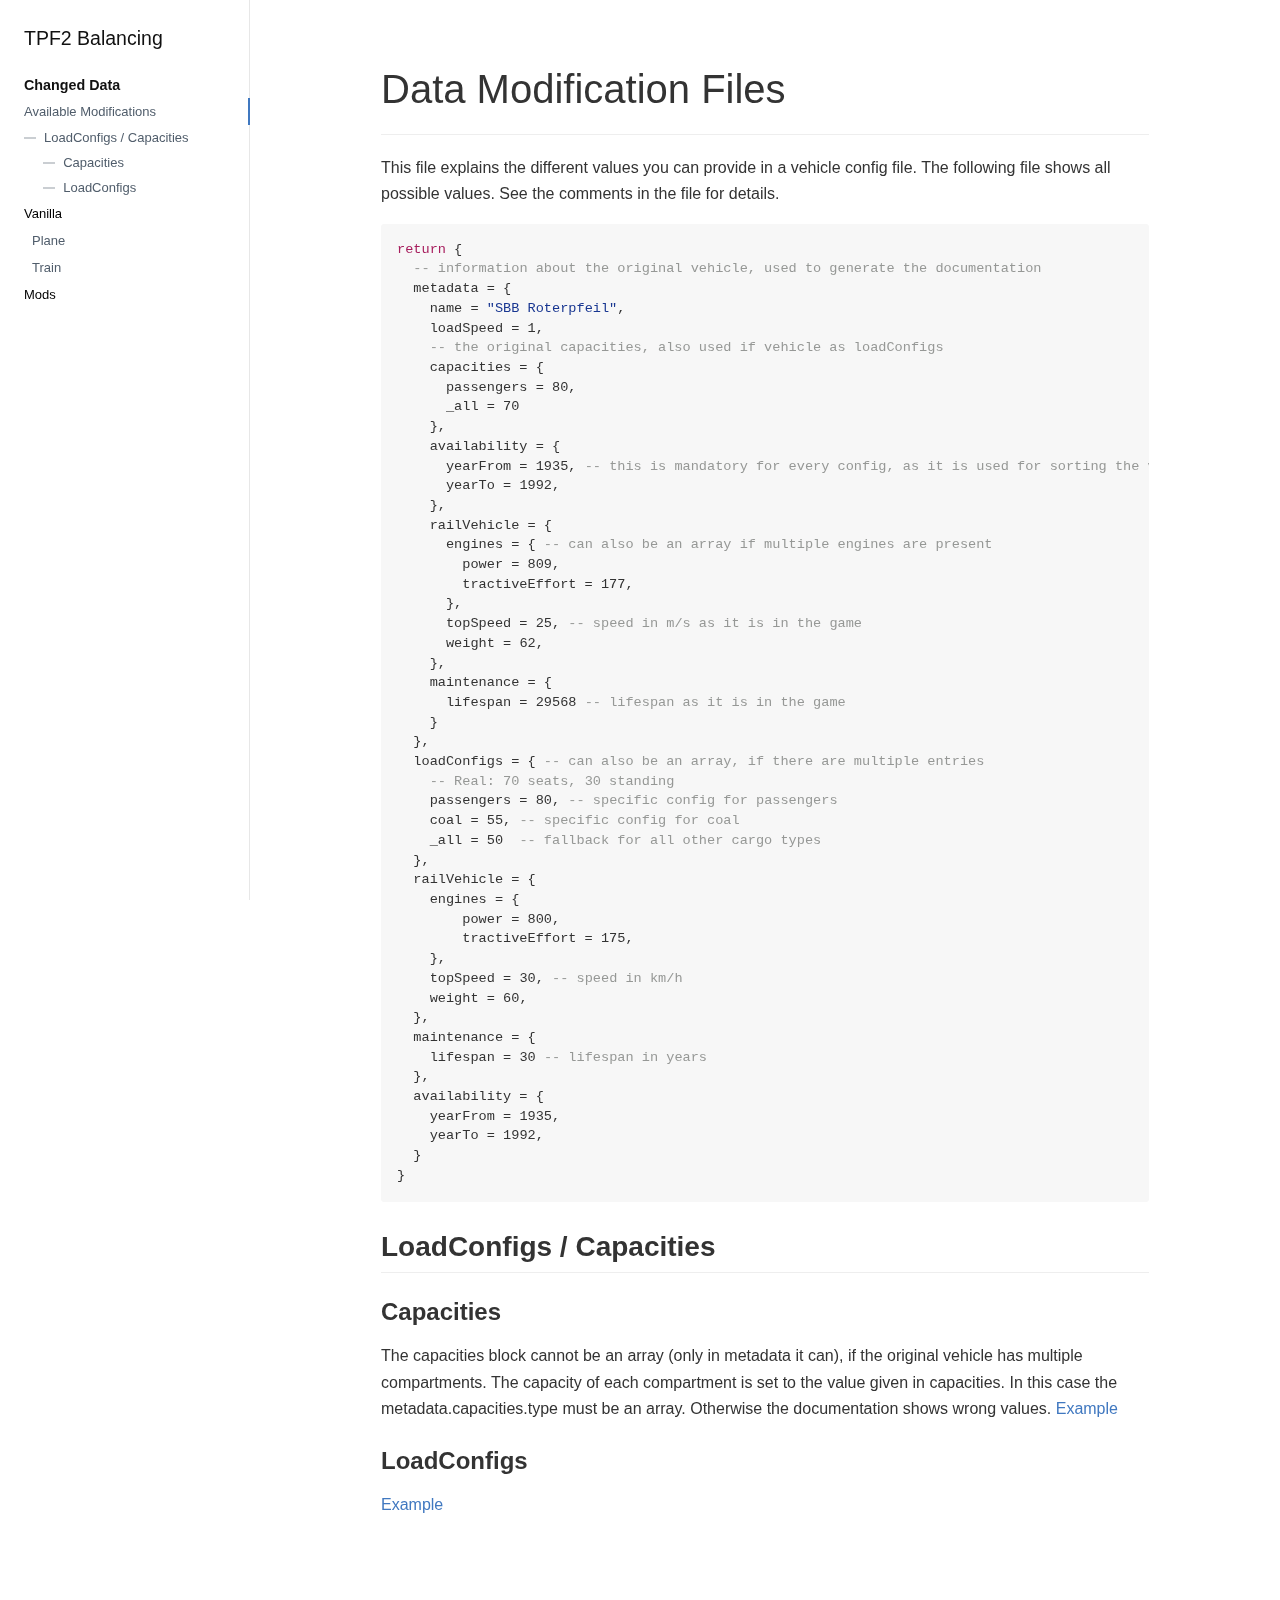
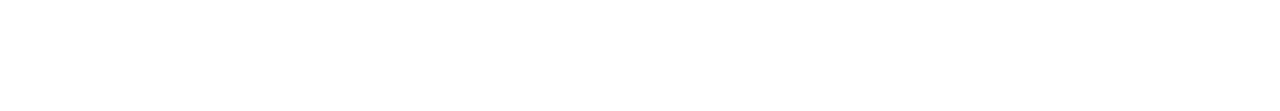
==== DataContent.html @ a63ecd9a "Update" ====
<!DOCTYPE html>
<html lang="en">
  <head>
    <meta charset="utf-8">
    <link rel="stylesheet" href="assets/style.css?t=90051322">
    <link rel="stylesheet" href="assets/custom.css?t=60a5e5bc">
    <script src="assets/script.js?t=93f1a66c"></script>
    <title>Available Modifications - TPF2 Balancing</title>
    <meta name="viewport" content="width=device-width">
  </head>
  <body class="-menu-visible">
    <div class="doc-layout">
      <div class="toggle menu-toggle js-menu-toggle"></div>
      <div class="menu toc-menu">
        <ul>
          <li class="menu-item -level-0 -parent">
            <ul class="submenu">
              <li class="menu-item -level-1"><a class="link title  link-index" href="index.html">TPF2 Balancing</a>
              </li>
              <li class="menu-item -level-1 -parent"><span class="title">Changed Data</span>
                <ul class="submenu">
                  <li class="menu-item -level-2"><a class="link title -active link-datacontent" href="DataContent.html">Available Modifications</a>
                    <ul class="headings heading-list">
                      <li class="heading-item -depth-2"><a class="hlink link-loadconfigs-capacities" href="#loadconfigs-capacities">LoadConfigs / Capacities</a>
                        <ul class="heading-list -depth-2">
                          <li class="heading-item -depth-3"><a class="hlink link-capacities" href="#capacities">Capacities</a>
                          </li>
                          <li class="heading-item -depth-3"><a class="hlink link-loadconfigs" href="#loadconfigs">LoadConfigs</a>
                          </li>
                        </ul>
                      </li>
                    </ul>
                  </li>
                  <li class="menu-item -level-2 -parent"><span class="title">Vanilla</span>
                    <ul class="submenu">
                      <li class="menu-item -level-3"><a class="link title  link-datavanillaplane" href="data/vanilla/plane.html">Plane</a>
                      </li>
                      <li class="menu-item -level-3"><a class="link title  link-datavanillatrain" href="data/vanilla/train.html">Train</a>
                      </li>
                    </ul>
                  </li>
                  <li class="menu-item -level-2"><span class="title">Mods</span>
                  </li>
                </ul>
              </li>
            </ul>
          </li>
        </ul>
      </div>
      <div class="body page-datacontent">
        <div class="header-nav">
          <div class="right"><a class="iconlink" href="https://github.com/Grisu118/tpf2-balancing" data-title="Grisu118/tpf2-balancing">
              <!-- span.title Open in GitHub--><span class="icon -github"></span></a>
          </div>
        </div>
        <div class="markdown-body"><h1 id="data-modification-files">Data Modification Files</h1>
<p>This file explains the different values you can provide in a vehicle config file.
The following file shows all possible values. See the comments in the file for details.</p>
<pre><code class="lang-lua"><span class="pl-k">return</span> {
  <span class="pl-c">-- information about the original vehicle, used to generate the documentation</span>
  metadata = {
    name = <span class="pl-s">&quot;SBB Roterpfeil&quot;</span>,
    loadSpeed = <span class="hljs-number">1</span>,
    <span class="pl-c">-- the original capacities, also used if vehicle as loadConfigs</span>
    capacities = { 
      passengers = <span class="hljs-number">80</span>,
      _all = <span class="hljs-number">70</span>
    },
    availability = {
      yearFrom = <span class="hljs-number">1935</span>, <span class="pl-c">-- this is mandatory for every config, as it is used for sorting the vehicles in the documentation</span>
      yearTo = <span class="hljs-number">1992</span>,
    },
    railVehicle = {
      engines = { <span class="pl-c">-- can also be an array if multiple engines are present</span>
        power = <span class="hljs-number">809</span>,
        tractiveEffort = <span class="hljs-number">177</span>,
      },
      topSpeed = <span class="hljs-number">25</span>, <span class="pl-c">-- speed in m/s as it is in the game</span>
      weight = <span class="hljs-number">62</span>,
    },
    maintenance = {
      lifespan = <span class="hljs-number">29568</span> <span class="pl-c">-- lifespan as it is in the game</span>
    }
  },
  loadConfigs = { <span class="pl-c">-- can also be an array, if there are multiple entries</span>
    <span class="pl-c">-- Real: 70 seats, 30 standing</span>
    passengers = <span class="hljs-number">80</span>, <span class="pl-c">-- specific config for passengers</span>
    coal = <span class="hljs-number">55</span>, <span class="pl-c">-- specific config for coal</span>
    _all = <span class="hljs-number">50</span>  <span class="pl-c">-- fallback for all other cargo types</span>
  },
  railVehicle = {
    engines = {
        power = <span class="hljs-number">800</span>,
        tractiveEffort = <span class="hljs-number">175</span>,
    },
    topSpeed = <span class="hljs-number">30</span>, <span class="pl-c">-- speed in km/h</span>
    weight = <span class="hljs-number">60</span>,
  },
  maintenance = {
    lifespan = <span class="hljs-number">30</span> <span class="pl-c">-- lifespan in years</span>
  },
  availability = {
    yearFrom = <span class="hljs-number">1935</span>,
    yearTo = <span class="hljs-number">1992</span>,
  }
}
</code></pre>
<h2 id="loadconfigs-capacities">LoadConfigs / Capacities</h2>
<h3 id="capacities">Capacities</h3>
<p>The capacities block cannot be an array (only in metadata it can), if the original vehicle has multiple compartments.
The capacity of each compartment is set to the value given in capacities. In this case the metadata.capacities.type must be an array.
Otherwise the documentation shows wrong values.
<a href="https://github.com/Grisu118/tpf2-balancing/blob/master/res/scripts/grisu_correctiontorealvalues/data/vanilla/vehicle/plane/bristol_freighter.lua">Example</a></p>
<h3 id="loadconfigs">LoadConfigs</h3>
<p><a href="https://github.com/Grisu118/tpf2-balancing/blob/master/res/scripts/grisu_correctiontorealvalues/data/vanilla/vehicle/plane/junkers_ju_52.lua">Example</a></p>

        </div>
        <div class="footer-nav">
          <div class="left"><a href="index.html"><span class="title">TPF2 Balancing</span></a></div>
          <div class="right"><a href="data/vanilla/plane.html"><span class="label">Next: </span><span class="title">Plane</span></a></div>
        </div>
      </div>
    </div>
  </body>
</html>
---- assets/style.css ----
.footer-nav .left a:before,.footer-nav .right a:after,.header-nav .icon.-github:after,.menu-toggle:before{line-height:1em;font-family:"Ionicons";font-weight:normal;font-style:normal;display:inline-block;text-decoration:none;vertical-align:middle;text-rendering:optimizeLegibility !important;-webkit-font-smoothing:antialiased !important;-moz-osx-font-smoothing:grayscale}/*! normalize.css v5.0.0 | MIT License | github.com/necolas/normalize.css */

/**
 * 1. Change the default font family in all browsers (opinionated).
 * 2. Correct the line height in all browsers.
 * 3. Prevent adjustments of font size after orientation changes in
 *    IE on Windows Phone and in iOS.
 */

/* Document
   ========================================================================== */

html {
  font-family: sans-serif; /* 1 */
  line-height: 1.15; /* 2 */
  -ms-text-size-adjust: 100%; /* 3 */
  -webkit-text-size-adjust: 100%; /* 3 */
}

/* Sections
   ========================================================================== */

/**
 * Remove the margin in all browsers (opinionated).
 */

body {
  margin: 0;
}

/**
 * Add the correct display in IE 9-.
 */

article,
aside,
footer,
header,
nav,
section {
  display: block;
}

/**
 * Correct the font size and margin on `h1` elements within `section` and
 * `article` contexts in Chrome, Firefox, and Safari.
 */

h1 {
  font-size: 2em;
  margin: 0.67em 0;
}

/* Grouping content
   ========================================================================== */

/**
 * Add the correct display in IE 9-.
 * 1. Add the correct display in IE.
 */

figcaption,
figure,
main { /* 1 */
  display: block;
}

/**
 * Add the correct margin in IE 8.
 */

figure {
  margin: 1em 40px;
}

/**
 * 1. Add the correct box sizing in Firefox.
 * 2. Show the overflow in Edge and IE.
 */

hr {
  box-sizing: content-box; /* 1 */
  height: 0; /* 1 */
  overflow: visible; /* 2 */
}

/**
 * 1. Correct the inheritance and scaling of font size in all browsers.
 * 2. Correct the odd `em` font sizing in all browsers.
 */

pre {
  font-family: monospace, monospace; /* 1 */
  font-size: 1em; /* 2 */
}

/* Text-level semantics
   ========================================================================== */

/**
 * 1. Remove the gray background on active links in IE 10.
 * 2. Remove gaps in links underline in iOS 8+ and Safari 8+.
 */

a {
  background-color: transparent; /* 1 */
  -webkit-text-decoration-skip: objects; /* 2 */
}

/**
 * Remove the outline on focused links when they are also active or hovered
 * in all browsers (opinionated).
 */

a:active,
a:hover {
  outline-width: 0;
}

/**
 * 1. Remove the bottom border in Firefox 39-.
 * 2. Add the correct text decoration in Chrome, Edge, IE, Opera, and Safari.
 */

abbr[title] {
  border-bottom: none; /* 1 */
  text-decoration: underline; /* 2 */
  text-decoration: underline dotted; /* 2 */
}

/**
 * Prevent the duplicate application of `bolder` by the next rule in Safari 6.
 */

b,
strong {
  font-weight: inherit;
}

/**
 * Add the correct font weight in Chrome, Edge, and Safari.
 */

b,
strong {
  font-weight: bolder;
}

/**
 * 1. Correct the inheritance and scaling of font size in all browsers.
 * 2. Correct the odd `em` font sizing in all browsers.
 */

code,
kbd,
samp {
  font-family: monospace, monospace; /* 1 */
  font-size: 1em; /* 2 */
}

/**
 * Add the correct font style in Android 4.3-.
 */

dfn {
  font-style: italic;
}

/**
 * Add the correct background and color in IE 9-.
 */

mark {
  background-color: #ff0;
  color: #000;
}

/**
 * Add the correct font size in all browsers.
 */

small {
  font-size: 80%;
}

/**
 * Prevent `sub` and `sup` elements from affecting the line height in
 * all browsers.
 */

sub,
sup {
  font-size: 75%;
  line-height: 0;
  position: relative;
  vertical-align: baseline;
}

sub {
  bottom: -0.25em;
}

sup {
  top: -0.5em;
}

/* Embedded content
   ========================================================================== */

/**
 * Add the correct display in IE 9-.
 */

audio,
video {
  display: inline-block;
}

/**
 * Add the correct display in iOS 4-7.
 */

audio:not([controls]) {
  display: none;
  height: 0;
}

/**
 * Remove the border on images inside links in IE 10-.
 */

img {
  border-style: none;
}

/**
 * Hide the overflow in IE.
 */

svg:not(:root) {
  overflow: hidden;
}

/* Forms
   ========================================================================== */

/**
 * 1. Change the font styles in all browsers (opinionated).
 * 2. Remove the margin in Firefox and Safari.
 */

button,
input,
optgroup,
select,
textarea {
  font-family: sans-serif; /* 1 */
  font-size: 100%; /* 1 */
  line-height: 1.15; /* 1 */
  margin: 0; /* 2 */
}

/**
 * Show the overflow in IE.
 * 1. Show the overflow in Edge.
 */

button,
input { /* 1 */
  overflow: visible;
}

/**
 * Remove the inheritance of text transform in Edge, Firefox, and IE.
 * 1. Remove the inheritance of text transform in Firefox.
 */

button,
select { /* 1 */
  text-transform: none;
}

/**
 * 1. Prevent a WebKit bug where (2) destroys native `audio` and `video`
 *    controls in Android 4.
 * 2. Correct the inability to style clickable types in iOS and Safari.
 */

button,
html [type="button"], /* 1 */
[type="reset"],
[type="submit"] {
  -webkit-appearance: button; /* 2 */
}

/**
 * Remove the inner border and padding in Firefox.
 */

button::-moz-focus-inner,
[type="button"]::-moz-focus-inner,
[type="reset"]::-moz-focus-inner,
[type="submit"]::-moz-focus-inner {
  border-style: none;
  padding: 0;
}

/**
 * Restore the focus styles unset by the previous rule.
 */

button:-moz-focusring,
[type="button"]:-moz-focusring,
[type="reset"]:-moz-focusring,
[type="submit"]:-moz-focusring {
  outline: 1px dotted ButtonText;
}

/**
 * Change the border, margin, and padding in all browsers (opinionated).
 */

fieldset {
  border: 1px solid #c0c0c0;
  margin: 0 2px;
  padding: 0.35em 0.625em 0.75em;
}

/**
 * 1. Correct the text wrapping in Edge and IE.
 * 2. Correct the color inheritance from `fieldset` elements in IE.
 * 3. Remove the padding so developers are not caught out when they zero out
 *    `fieldset` elements in all browsers.
 */

legend {
  box-sizing: border-box; /* 1 */
  color: inherit; /* 2 */
  display: table; /* 1 */
  max-width: 100%; /* 1 */
  padding: 0; /* 3 */
  white-space: normal; /* 1 */
}

/**
 * 1. Add the correct display in IE 9-.
 * 2. Add the correct vertical alignment in Chrome, Firefox, and Opera.
 */

progress {
  display: inline-block; /* 1 */
  vertical-align: baseline; /* 2 */
}

/**
 * Remove the default vertical scrollbar in IE.
 */

textarea {
  overflow: auto;
}

/**
 * 1. Add the correct box sizing in IE 10-.
 * 2. Remove the padding in IE 10-.
 */

[type="checkbox"],
[type="radio"] {
  box-sizing: border-box; /* 1 */
  padding: 0; /* 2 */
}

/**
 * Correct the cursor style of increment and decrement buttons in Chrome.
 */

[type="number"]::-webkit-inner-spin-button,
[type="number"]::-webkit-outer-spin-button {
  height: auto;
}

/**
 * 1. Correct the odd appearance in Chrome and Safari.
 * 2. Correct the outline style in Safari.
 */

[type="search"] {
  -webkit-appearance: textfield; /* 1 */
  outline-offset: -2px; /* 2 */
}

/**
 * Remove the inner padding and cancel buttons in Chrome and Safari on macOS.
 */

[type="search"]::-webkit-search-cancel-button,
[type="search"]::-webkit-search-decoration {
  -webkit-appearance: none;
}

/**
 * 1. Correct the inability to style clickable types in iOS and Safari.
 * 2. Change font properties to `inherit` in Safari.
 */

::-webkit-file-upload-button {
  -webkit-appearance: button; /* 1 */
  font: inherit; /* 2 */
}

/* Interactive
   ========================================================================== */

/*
 * Add the correct display in IE 9-.
 * 1. Add the correct display in Edge, IE, and Firefox.
 */

details, /* 1 */
menu {
  display: block;
}

/*
 * Add the correct display in all browsers.
 */

summary {
  display: list-item;
}

/* Scripting
   ========================================================================== */

/**
 * Add the correct display in IE 9-.
 */

canvas {
  display: inline-block;
}

/**
 * Add the correct display in IE.
 */

template {
  display: none;
}

/* Hidden
   ========================================================================== */

/**
 * Add the correct display in IE 10-.
 */

[hidden] {
  display: none;
}

*{box-sizing:border-box}html,body{height:100%}html{background:#fff}@font-face{font-family:"Ionicons";src:url("https://code.ionicframework.com/ionicons/2.0.1/fonts/ionicons.eot?v=2.0.1");src:url("https://code.ionicframework.com/ionicons/2.0.1/fonts/ionicons.eot?#iefix&v=2.0.1") format("embedded-opentype"),url("https://code.ionicframework.com/ionicons/2.0.1/fonts/ionicons.woff?v=2.0.1") format("woff"),url("https://code.ionicframework.com/ionicons/2.0.1/fonts/ionicons.ttf?v=2.0.1") format("truetype"),url("https://code.ionicframework.com/ionicons/2.0.1/fonts/ionicons.svg?v=2.0.1#Ionicons") format("svg");font-weight:normal;font-style:normal}.doc-layout{width:100%;height:100%;}.doc-layout .body{padding:16px;padding-bottom:80px}@media (min-width:960px){.doc-layout .menu{width:250px;position:fixed;top:0;left:0;height:100%;overflow-y:auto}.doc-layout .body{padding-top:64px;padding-bottom:128px;transition:all 250ms ease-in}.doc-layout .menu{display:block;transform:translate3d(-250px,0,0);transition:all 250ms ease-in}.doc-layout .header-nav,.doc-layout .footer-nav{transition:all 250ms ease-in;left:64px}.-menu-visible .doc-layout .header-nav,.-menu-visible .doc-layout .footer-nav{left:250px}.-menu-visible .doc-layout .body{padding-left:274px;padding-right:24px}.-menu-visible .doc-layout .menu{transform:translate3d(0,0,0);}.-menu-visible .doc-layout .menu:after{content:'';display:block;height:64px}}.footer-nav{position:fixed;bottom:0;right:0;left:0;border-top:solid 1px transparent;background-color:rgba(255,255,255,0);}.footer-nav:after{content:'';display:table;clear:both;zoom:1}.footer-nav,.footer-nav a{height:64px;line-height:24px}.footer-nav a{display:block;white-space:nowrap;text-overflow:ellipsis}.footer-nav.-expanded{background-color:#fff;}.footer-nav.-expanded:before{content:'';position:absolute;left:24px;right:24px;top:0;height:1px;background:rgba(17,17,17,0.1)}.footer-nav .left{position:absolute;left:0;top:0}.footer-nav .right{position:absolute;right:0;top:0;text-align:right}.footer-nav.-expanded .right{width:60%}.footer-nav .title,.footer-nav .label{opacity:0;pointer-events:none}.footer-nav .right .title,.footer-nav .right .label{transform:translate3d(-8px,0,0)}.footer-nav .title,.footer-nav .label,.footer-nav a:before,.footer-nav a:after{transition:all 250ms ease-in}.footer-nav.-expanded .title,.footer-nav.-expanded .label{opacity:1;transform:translate3d(0,0,0);pointer-events:auto}.footer-nav a{text-decoration:none;color:#505d6b;padding:16px 24px 24px 24px}.footer-nav .label,.footer-nav .left .title{color:rgba(80,93,107,0.5)}.footer-nav .right .title{margin-right:.1em;color:#111}.footer-nav .left a:hover:before,.footer-nav .right a:hover:after{color:#4078c0}.footer-nav a:hover .title{color:#4078c0}.footer-nav .left a:before,.footer-nav .right a:after{display:inline-block;font-size:20px;vertical-align:middle;position:relative;top:-1px}.footer-nav .left a:before{content:"\f124";margin-right:16px}.footer-nav .right a:after{content:"\f125";margin-left:16px}.header-nav{font-size:16px}.header-nav{position:fixed;top:0;right:0;left:0;height:88px;line-height:40px;text-align:center}.header-nav{opacity:0;transition:opacity 250ms linear;pointer-events:none}.header-nav.-expanded{opacity:1;pointer-events:auto}.header-nav .left{position:absolute;left:0;top:0;text-align:left}.header-nav .right{position:absolute;right:0;top:0;text-align:right}.header-nav .iconlink{position:relative;display:inline-block;vertical-align:middle;height:32px;line-height:1em;color:rgba(80,93,107,0.75);transition:all 150ms linear;padding:24px}.header-nav .iconlink:hover{color:#4078c0}.header-nav .iconlink{white-space:nowrap;text-decoration:none}.header-nav .title,.header-nav .label{white-space:nowrap;margin:0 8px;position:relative;top:-4px}.header-nav .iconlink[data-title]:before{content:attr(data-title);display:inline-block;position:absolute;bottom:-48px;right:24px;font-size:13px;padding:3px 10px;background:rgba(17,17,17,0.8);color:#fff;border:solid 1px rgba(17,17,17,0.2);border-radius:2px;text-decoration:none;height:22px;line-height:22px;width:auto;white-space:nowrap;pointer-events:none;opacity:0;transition:opacity 150ms linear,transform 150ms linear;transform:translate3d(0,-8px,0)}.header-nav .iconlink[data-title]:hover:before{opacity:1;transform:translate3d(0,0,0);pointer-events:auto}.header-nav .icon:after{font-size:24px;width:32px;height:32px;text-align:center}.header-nav .icon{color:rgba(80,93,107,0.5);transition:color 150ms linear}.header-nav.-expanded .icon{color:#111}.header-nav .iconlink:hover .icon{color:#4078c0}.header-nav .icon.-github:after{content:"\f233";}ul.heading-list .hlink{text-decoration:none;padding:6px 24px;display:block;height:1em;text-overflow:ellipsis;overflow:hidden;white-space:nowrap;}ul.heading-list .hlink,ul.heading-list .hlink:visited{color:#505d6b}ul.heading-list .hlink:before{content:'';display:inline-block;vertical-align:middle;margin-right:8px;height:2px;width:12px;background:#505d6b;opacity:.3}@font-face {
  font-family: octicons-link;
  src: url([data-uri]) format('woff');
}

.markdown-body {
  -ms-text-size-adjust: 100%;
  -webkit-text-size-adjust: 100%;
  line-height: 1.5;
  color: #333;
  font-family: -apple-system, BlinkMacSystemFont, "Segoe UI", Roboto, Helvetica, Arial, sans-serif, "Apple Color Emoji", "Segoe UI Emoji", "Segoe UI Symbol";
  font-size: 16px;
  line-height: 1.5;
  word-wrap: break-word;
}

.markdown-body .pl-c {
  color: #969896;
}

.markdown-body .pl-c1,
.markdown-body .pl-s .pl-v {
  color: #0086b3;
}

.markdown-body .pl-e,
.markdown-body .pl-en {
  color: #795da3;
}

.markdown-body .pl-smi,
.markdown-body .pl-s .pl-s1 {
  color: #333;
}

.markdown-body .pl-ent {
  color: #63a35c;
}

.markdown-body .pl-k {
  color: #a71d5d;
}

.markdown-body .pl-s,
.markdown-body .pl-pds,
.markdown-body .pl-s .pl-pse .pl-s1,
.markdown-body .pl-sr,
.markdown-body .pl-sr .pl-cce,
.markdown-body .pl-sr .pl-sre,
.markdown-body .pl-sr .pl-sra {
  color: #183691;
}

.markdown-body .pl-v {
  color: #ed6a43;
}

.markdown-body .pl-id {
  color: #b52a1d;
}

.markdown-body .pl-ii {
  color: #f8f8f8;
  background-color: #b52a1d;
}

.markdown-body .pl-sr .pl-cce {
  font-weight: bold;
  color: #63a35c;
}

.markdown-body .pl-ml {
  color: #693a17;
}

.markdown-body .pl-mh,
.markdown-body .pl-mh .pl-en,
.markdown-body .pl-ms {
  font-weight: bold;
  color: #1d3e81;
}

.markdown-body .pl-mq {
  color: #008080;
}

.markdown-body .pl-mi {
  font-style: italic;
  color: #333;
}

.markdown-body .pl-mb {
  font-weight: bold;
  color: #333;
}

.markdown-body .pl-md {
  color: #bd2c00;
  background-color: #ffecec;
}

.markdown-body .pl-mi1 {
  color: #55a532;
  background-color: #eaffea;
}

.markdown-body .pl-mdr {
  font-weight: bold;
  color: #795da3;
}

.markdown-body .pl-mo {
  color: #1d3e81;
}

.markdown-body .octicon {
  display: inline-block;
  vertical-align: text-top;
  fill: currentColor;
}

.markdown-body a {
  background-color: transparent;
  -webkit-text-decoration-skip: objects;
}

.markdown-body a:active,
.markdown-body a:hover {
  outline-width: 0;
}

.markdown-body strong {
  font-weight: inherit;
}

.markdown-body strong {
  font-weight: bolder;
}

.markdown-body h1 {
  font-size: 2em;
  margin: 0.67em 0;
}

.markdown-body img {
  border-style: none;
}

.markdown-body svg:not(:root) {
  overflow: hidden;
}

.markdown-body code,
.markdown-body kbd,
.markdown-body pre {
  font-family: monospace, monospace;
  font-size: 1em;
}

.markdown-body hr {
  box-sizing: content-box;
  height: 0;
  overflow: visible;
}

.markdown-body input {
  font: inherit;
  margin: 0;
}

.markdown-body input {
  overflow: visible;
}

.markdown-body [type="checkbox"] {
  box-sizing: border-box;
  padding: 0;
}

.markdown-body * {
  box-sizing: border-box;
}

.markdown-body input {
  font-family: inherit;
  font-size: inherit;
  line-height: inherit;
}

.markdown-body a {
  color: #4078c0;
  text-decoration: none;
}

.markdown-body a:hover,
.markdown-body a:active {
  text-decoration: underline;
}

.markdown-body strong {
  font-weight: 600;
}

.markdown-body hr {
  height: 0;
  margin: 15px 0;
  overflow: hidden;
  background: transparent;
  border: 0;
  border-bottom: 1px solid #ddd;
}

.markdown-body hr::before {
  display: table;
  content: "";
}

.markdown-body hr::after {
  display: table;
  clear: both;
  content: "";
}

.markdown-body table {
  border-spacing: 0;
  border-collapse: collapse;
}

.markdown-body td,
.markdown-body th {
  padding: 0;
}

.markdown-body h1,
.markdown-body h2,
.markdown-body h3,
.markdown-body h4,
.markdown-body h5,
.markdown-body h6 {
  margin-top: 0;
  margin-bottom: 0;
}

.markdown-body h1 {
  font-size: 32px;
  font-weight: 600;
}

.markdown-body h2 {
  font-size: 24px;
  font-weight: 600;
}

.markdown-body h3 {
  font-size: 20px;
  font-weight: 600;
}

.markdown-body h4 {
  font-size: 16px;
  font-weight: 600;
}

.markdown-body h5 {
  font-size: 14px;
  font-weight: 600;
}

.markdown-body h6 {
  font-size: 12px;
  font-weight: 600;
}

.markdown-body p {
  margin-top: 0;
  margin-bottom: 10px;
}

.markdown-body blockquote {
  margin: 0;
}

.markdown-body ul,
.markdown-body ol {
  padding-left: 0;
  margin-top: 0;
  margin-bottom: 0;
}

.markdown-body ol ol,
.markdown-body ul ol {
  list-style-type: lower-roman;
}

.markdown-body ul ul ol,
.markdown-body ul ol ol,
.markdown-body ol ul ol,
.markdown-body ol ol ol {
  list-style-type: lower-alpha;
}

.markdown-body dd {
  margin-left: 0;
}

.markdown-body code {
  font-family: Consolas, "Liberation Mono", Menlo, Courier, monospace;
  font-size: 12px;
}

.markdown-body pre {
  margin-top: 0;
  margin-bottom: 0;
  font: 12px Consolas, "Liberation Mono", Menlo, Courier, monospace;
}

.markdown-body .octicon {
  vertical-align: text-bottom;
}

.markdown-body input {
  -webkit-font-feature-settings: "liga" 0;
  font-feature-settings: "liga" 0;
}

.markdown-body::before {
  display: table;
  content: "";
}

.markdown-body::after {
  display: table;
  clear: both;
  content: "";
}

.markdown-body>*:first-child {
  margin-top: 0 !important;
}

.markdown-body>*:last-child {
  margin-bottom: 0 !important;
}

.markdown-body a:not([href]) {
  color: inherit;
  text-decoration: none;
}

.markdown-body .anchor {
  float: left;
  padding-right: 4px;
  margin-left: -20px;
  line-height: 1;
}

.markdown-body .anchor:focus {
  outline: none;
}

.markdown-body p,
.markdown-body blockquote,
.markdown-body ul,
.markdown-body ol,
.markdown-body dl,
.markdown-body table,
.markdown-body pre {
  margin-top: 0;
  margin-bottom: 16px;
}

.markdown-body hr {
  height: 0.25em;
  padding: 0;
  margin: 24px 0;
  background-color: #e7e7e7;
  border: 0;
}

.markdown-body blockquote {
  padding: 0 1em;
  color: #777;
  border-left: 0.25em solid #ddd;
}

.markdown-body blockquote>:first-child {
  margin-top: 0;
}

.markdown-body blockquote>:last-child {
  margin-bottom: 0;
}

.markdown-body kbd {
  display: inline-block;
  padding: 3px 5px;
  font-size: 11px;
  line-height: 10px;
  color: #555;
  vertical-align: middle;
  background-color: #fcfcfc;
  border: solid 1px #ccc;
  border-bottom-color: #bbb;
  border-radius: 3px;
  box-shadow: inset 0 -1px 0 #bbb;
}

.markdown-body h1,
.markdown-body h2,
.markdown-body h3,
.markdown-body h4,
.markdown-body h5,
.markdown-body h6 {
  margin-top: 24px;
  margin-bottom: 16px;
  font-weight: 600;
  line-height: 1.25;
}

.markdown-body h1 .octicon-link,
.markdown-body h2 .octicon-link,
.markdown-body h3 .octicon-link,
.markdown-body h4 .octicon-link,
.markdown-body h5 .octicon-link,
.markdown-body h6 .octicon-link {
  color: #000;
  vertical-align: middle;
  visibility: hidden;
}

.markdown-body h1:hover .anchor,
.markdown-body h2:hover .anchor,
.markdown-body h3:hover .anchor,
.markdown-body h4:hover .anchor,
.markdown-body h5:hover .anchor,
.markdown-body h6:hover .anchor {
  text-decoration: none;
}

.markdown-body h1:hover .anchor .octicon-link,
.markdown-body h2:hover .anchor .octicon-link,
.markdown-body h3:hover .anchor .octicon-link,
.markdown-body h4:hover .anchor .octicon-link,
.markdown-body h5:hover .anchor .octicon-link,
.markdown-body h6:hover .anchor .octicon-link {
  visibility: visible;
}

.markdown-body h1 {
  padding-bottom: 0.3em;
  font-size: 2em;
  border-bottom: 1px solid #eee;
}

.markdown-body h2 {
  padding-bottom: 0.3em;
  font-size: 1.5em;
  border-bottom: 1px solid #eee;
}

.markdown-body h3 {
  font-size: 1.25em;
}

.markdown-body h4 {
  font-size: 1em;
}

.markdown-body h5 {
  font-size: 0.875em;
}

.markdown-body h6 {
  font-size: 0.85em;
  color: #777;
}

.markdown-body ul,
.markdown-body ol {
  padding-left: 2em;
}

.markdown-body ul ul,
.markdown-body ul ol,
.markdown-body ol ol,
.markdown-body ol ul {
  margin-top: 0;
  margin-bottom: 0;
}

.markdown-body li>p {
  margin-top: 16px;
}

.markdown-body li+li {
  margin-top: 0.25em;
}

.markdown-body dl {
  padding: 0;
}

.markdown-body dl dt {
  padding: 0;
  margin-top: 16px;
  font-size: 1em;
  font-style: italic;
  font-weight: bold;
}

.markdown-body dl dd {
  padding: 0 16px;
  margin-bottom: 16px;
}

.markdown-body table {
  display: block;
  width: 100%;
  overflow: auto;
}

.markdown-body table th {
  font-weight: bold;
}

.markdown-body table th,
.markdown-body table td {
  padding: 6px 13px;
  border: 1px solid #ddd;
}

.markdown-body table tr {
  background-color: #fff;
  border-top: 1px solid #ccc;
}

.markdown-body table tr:nth-child(2n) {
  background-color: #f8f8f8;
}

.markdown-body img {
  max-width: 100%;
  box-sizing: content-box;
  background-color: #fff;
}

.markdown-body code {
  padding: 0;
  padding-top: 0.2em;
  padding-bottom: 0.2em;
  margin: 0;
  font-size: 85%;
  background-color: rgba(0,0,0,0.04);
  border-radius: 3px;
}

.markdown-body code::before,
.markdown-body code::after {
  letter-spacing: -0.2em;
  content: "\00a0";
}

.markdown-body pre {
  word-wrap: normal;
}

.markdown-body pre>code {
  padding: 0;
  margin: 0;
  font-size: 100%;
  word-break: normal;
  white-space: pre;
  background: transparent;
  border: 0;
}

.markdown-body .highlight {
  margin-bottom: 16px;
}

.markdown-body .highlight pre {
  margin-bottom: 0;
  word-break: normal;
}

.markdown-body .highlight pre,
.markdown-body pre {
  padding: 16px;
  overflow: auto;
  font-size: 85%;
  line-height: 1.45;
  background-color: #f7f7f7;
  border-radius: 3px;
}

.markdown-body pre code {
  display: inline;
  max-width: auto;
  padding: 0;
  margin: 0;
  overflow: visible;
  line-height: inherit;
  word-wrap: normal;
  background-color: transparent;
  border: 0;
}

.markdown-body pre code::before,
.markdown-body pre code::after {
  content: normal;
}

.markdown-body .pl-0 {
  padding-left: 0 !important;
}

.markdown-body .pl-1 {
  padding-left: 3px !important;
}

.markdown-body .pl-2 {
  padding-left: 6px !important;
}

.markdown-body .pl-3 {
  padding-left: 12px !important;
}

.markdown-body .pl-4 {
  padding-left: 24px !important;
}

.markdown-body .pl-5 {
  padding-left: 36px !important;
}

.markdown-body .pl-6 {
  padding-left: 48px !important;
}

.markdown-body .full-commit .btn-outline:not(:disabled):hover {
  color: #4078c0;
  border: 1px solid #4078c0;
}

.markdown-body kbd {
  display: inline-block;
  padding: 3px 5px;
  font: 11px Consolas, "Liberation Mono", Menlo, Courier, monospace;
  line-height: 10px;
  color: #555;
  vertical-align: middle;
  background-color: #fcfcfc;
  border: solid 1px #ccc;
  border-bottom-color: #bbb;
  border-radius: 3px;
  box-shadow: inset 0 -1px 0 #bbb;
}

.markdown-body :checked+.radio-label {
  position: relative;
  z-index: 1;
  border-color: #4078c0;
}

.markdown-body .task-list-item {
  list-style-type: none;
}

.markdown-body .task-list-item+.task-list-item {
  margin-top: 3px;
}

.markdown-body .task-list-item input {
  margin: 0 0.2em 0.25em -1.6em;
  vertical-align: middle;
}

.markdown-body hr {
  border-bottom-color: #eee;
}

.markdown-body{margin:0 auto;max-width:768px;overflow:visible;padding-bottom:64px}.markdown-body{line-height:1.65}@media (max-width:768px){.markdown-body{line-height:1.6;font-size:15px}}.markdown-body h1{font-size:2.5em;font-weight:300;margin-bottom:.5em;padding-bottom:.5em}@media (min-width:769px){.markdown-body h2{margin-top:28px;font-size:1.75em;line-height:1.225}.markdown-body h3,.markdown-body h4,.markdown-body h5,.markdown-body h6{line-height:1.25;margin-top:24px}.markdown-body h3{font-size:1.5em}.markdown-body h4{font-size:1.25em}.markdown-body h5{font-size:.875em}.markdown-body h6{font-size:.85em}}.menu-toggle{display:none;box-sizing:content-box}@media (min-width:769px){.menu-toggle{display:block;width:52px;height:52px;line-height:40px;position:fixed;padding-left:12px;left:0;bottom:0;color:#111;z-index:10;cursor:pointer;background:transparent}}.menu-toggle{transition:width 1ms linear 250ms,background-color 1ms linear 250ms,color 400ms linear}.-menu-visible .menu-toggle{width:229px;background-color:#fff;transition:color 400ms linear}.menu-toggle:before{display:inline-block;content:"\f20e";font-size:24px;text-align:center;width:40px}.menu-toggle:hover{color:#4078c0}/* Make clicks pass-through */
#nprogress {
  pointer-events: none;
}

#nprogress .bar {
  background: #29d;

  position: fixed;
  z-index: 1031;
  top: 0;
  left: 0;

  width: 100%;
  height: 2px;
}

/* Fancy blur effect */
#nprogress .peg {
  display: block;
  position: absolute;
  right: 0px;
  width: 100px;
  height: 100%;
  box-shadow: 0 0 10px #29d, 0 0 5px #29d;
  opacity: 1.0;
  transform: rotate(3deg) translate(0px, -4px);
}

/* Remove these to get rid of the spinner */
#nprogress .spinner {
  display: block;
  position: fixed;
  z-index: 1031;
  top: 15px;
  right: 15px;
}

#nprogress .spinner-icon {
  width: 18px;
  height: 18px;
  box-sizing: border-box;

  border: solid 2px transparent;
  border-top-color: #29d;
  border-left-color: #29d;
  border-radius: 50%;
  animation: nprogress-spinner 400ms linear infinite;
}

.nprogress-custom-parent {
  overflow: hidden;
  position: relative;
}

.nprogress-custom-parent #nprogress .spinner,
.nprogress-custom-parent #nprogress .bar {
  position: absolute;
}
@keyframes nprogress-spinner {
  0%   { transform: rotate(0deg); }
  100% { transform: rotate(360deg); }
}


#nprogress .bar{background:#4078c0}#nprogress .peg{box-shadow:0 0 10px #4078c0,0 0 5px #4078c0;display:block}#nprogress .spinner-icon{border-top-color:#4078c0;border-left-color:#4078c0}.toc-menu::-webkit-scrollbar{width:4px}.toc-menu::-webkit-scrollbar-thumb{background:transparent;border-radius:4px}.toc-menu:hover::-webkit-scrollbar-thumb{background:rgba(136,136,136,0.4)}.toc-menu:hover::-webkit-scrollbar-track{background:rgba(136,136,136,0.1)}.toc-menu{position:relative;padding:20px 0;box-shadow:inset -1px 0 rgba(17,17,17,0.1);font-size:13px;transition:opacity 1500ms linear}.toc-menu ul,.toc-menu li{margin:0;padding:0;list-style:none}.toc-menu .title{display:block;padding:7px 24px;height:1em;text-overflow:ellipsis;overflow:hidden;white-space:nowrap;box-sizing:content-box}.toc-menu .-level-1.-parent{margin-bottom:16px}.toc-menu .-level-1.-parent > .title{margin-top:16px;font-weight:bold;color:#111;font-size:1.1em}.toc-menu .link,.toc-menu .link:visited{color:#505d6b;text-decoration:none;position:relative}.toc-menu .link,.toc-menu .hlink{transition:background-color 200ms linear,color 500ms linear,box-shadow 200ms linear;box-shadow:inset -2px 0 rgba(64,120,192,0);box-sizing:content-box}.toc-menu .link:hover,.toc-menu .hlink:hover{background-color:rgba(64,120,192,0.02);color:#404a56;transition:box-shadow 200ms linear}.toc-menu .link:active,.toc-menu .hlink:active{background-color:rgba(64,120,192,0.1);color:#111;transition:box-shadow 200ms linear}.toc-menu .link.-active,.toc-menu .hlink.-active{box-shadow:inset -2px 0 #4078c0;transition:background-color 200ms linear,color 500ms linear}.toc-menu .-level-1:first-child{margin-bottom:16px}.toc-menu .-level-1:first-child > .heading-list{margin-top:16px}.toc-menu .-level-1:first-child > .title{margin-top:0;font-size:1.5em;font-weight:300;color:#111}.toc-menu .-level-3 .title{padding-left:32px}.toc-menu .-level-4 .title{padding-left:40px}.toc-menu .heading-item.-depth-3{margin-left:1.2rem}.toc-menu.-faded .title:not(.-active){opacity:.2;transition:opacity 1500ms linear}.toc-menu.-faded:hover .title{opacity:1;transition:opacity 200ms linear}
---- assets/custom.css ----
.capitalize {
  text-transform: capitalize;
}
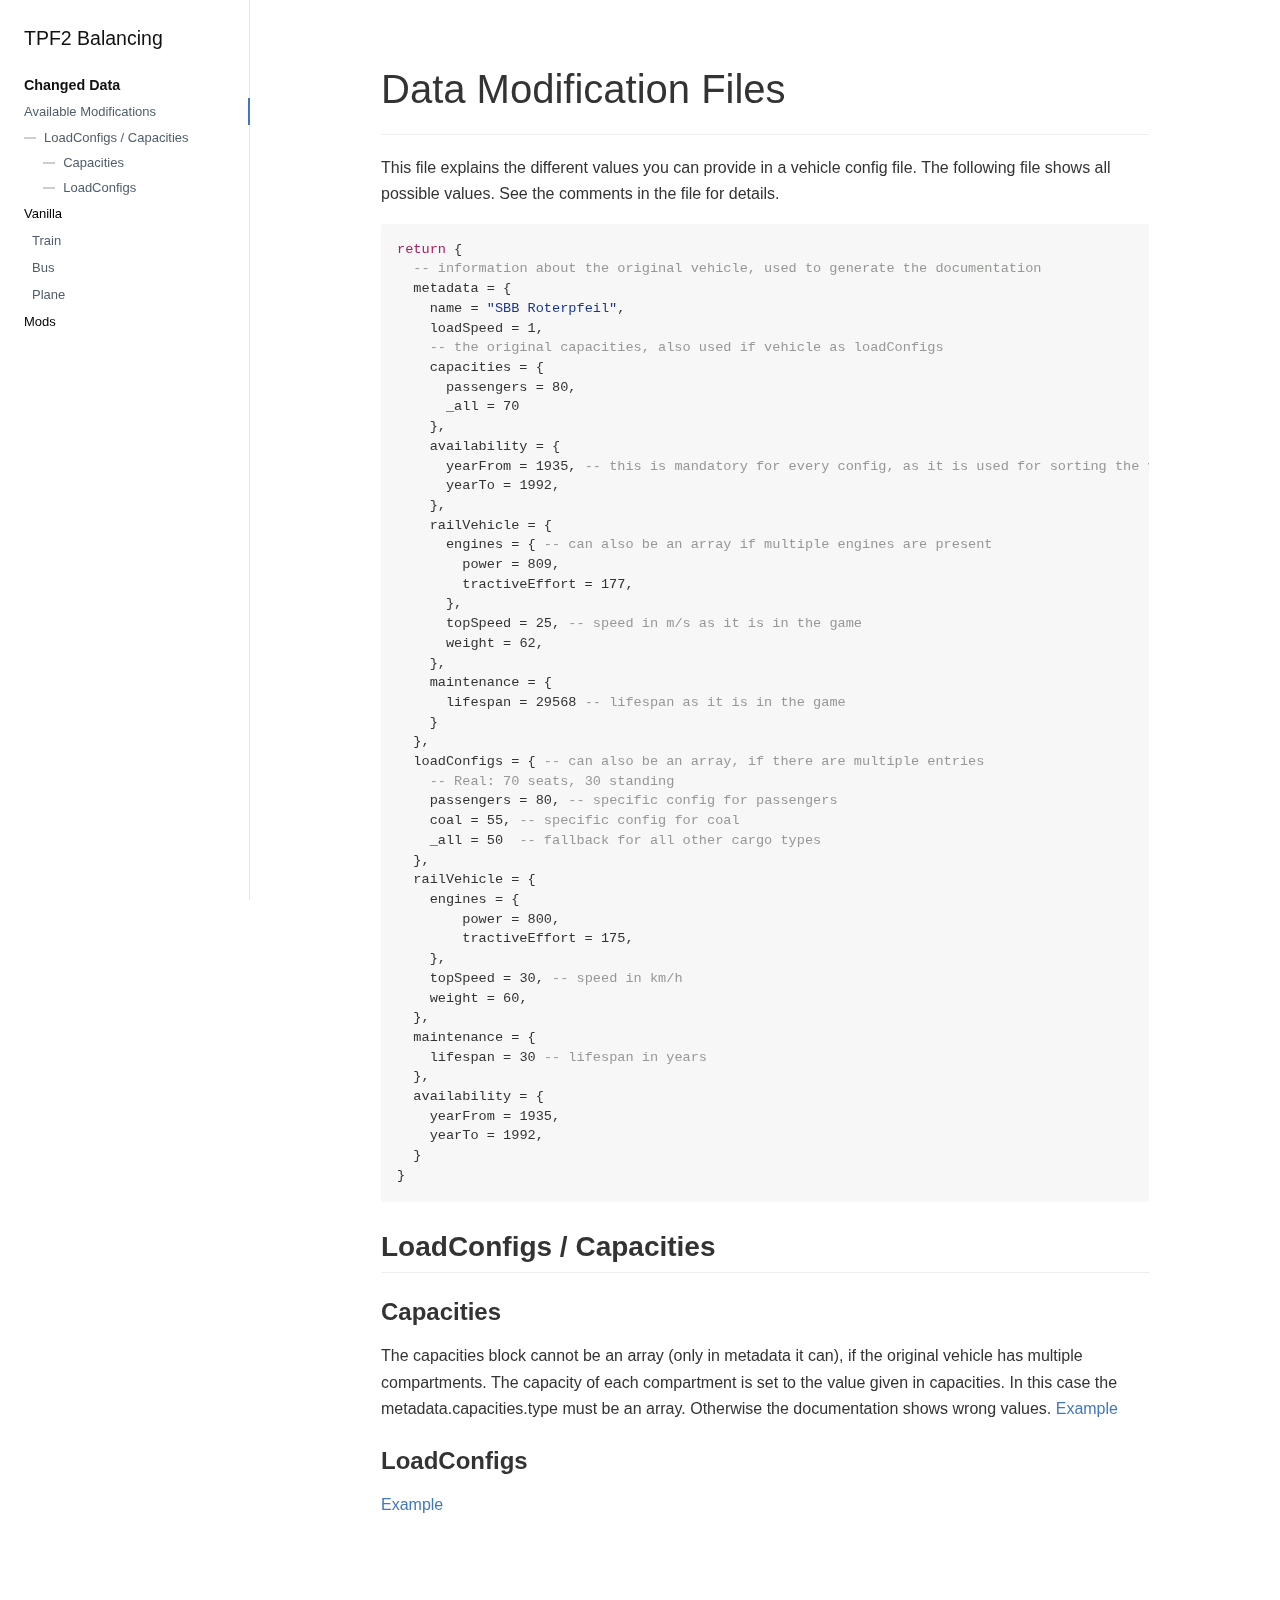
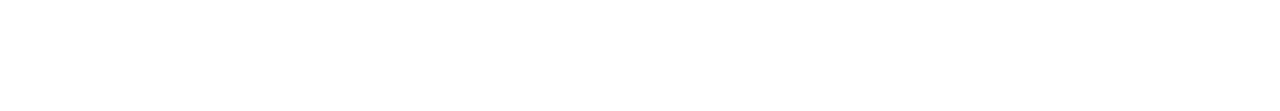
==== commit d311f482: "Update" ====
--- a/DataContent.html
+++ b/DataContent.html
@@ -33,9 +33,11 @@
                   </li>
                   <li class="menu-item -level-2 -parent"><span class="title">Vanilla</span>
                     <ul class="submenu">
+                      <li class="menu-item -level-3"><a class="link title  link-datavanillatrain" href="data/vanilla/train.html">Train</a>
+                      </li>
+                      <li class="menu-item -level-3"><a class="link title  link-datavanillabus" href="data/vanilla/bus.html">Bus</a>
+                      </li>
                       <li class="menu-item -level-3"><a class="link title  link-datavanillaplane" href="data/vanilla/plane.html">Plane</a>
-                      </li>
-                      <li class="menu-item -level-3"><a class="link title  link-datavanillatrain" href="data/vanilla/train.html">Train</a>
                       </li>
                     </ul>
                   </li>
@@ -117,7 +119,7 @@
         </div>
         <div class="footer-nav">
           <div class="left"><a href="index.html"><span class="title">TPF2 Balancing</span></a></div>
-          <div class="right"><a href="data/vanilla/plane.html"><span class="label">Next: </span><span class="title">Plane</span></a></div>
+          <div class="right"><a href="data/vanilla/train.html"><span class="label">Next: </span><span class="title">Train</span></a></div>
         </div>
       </div>
     </div>
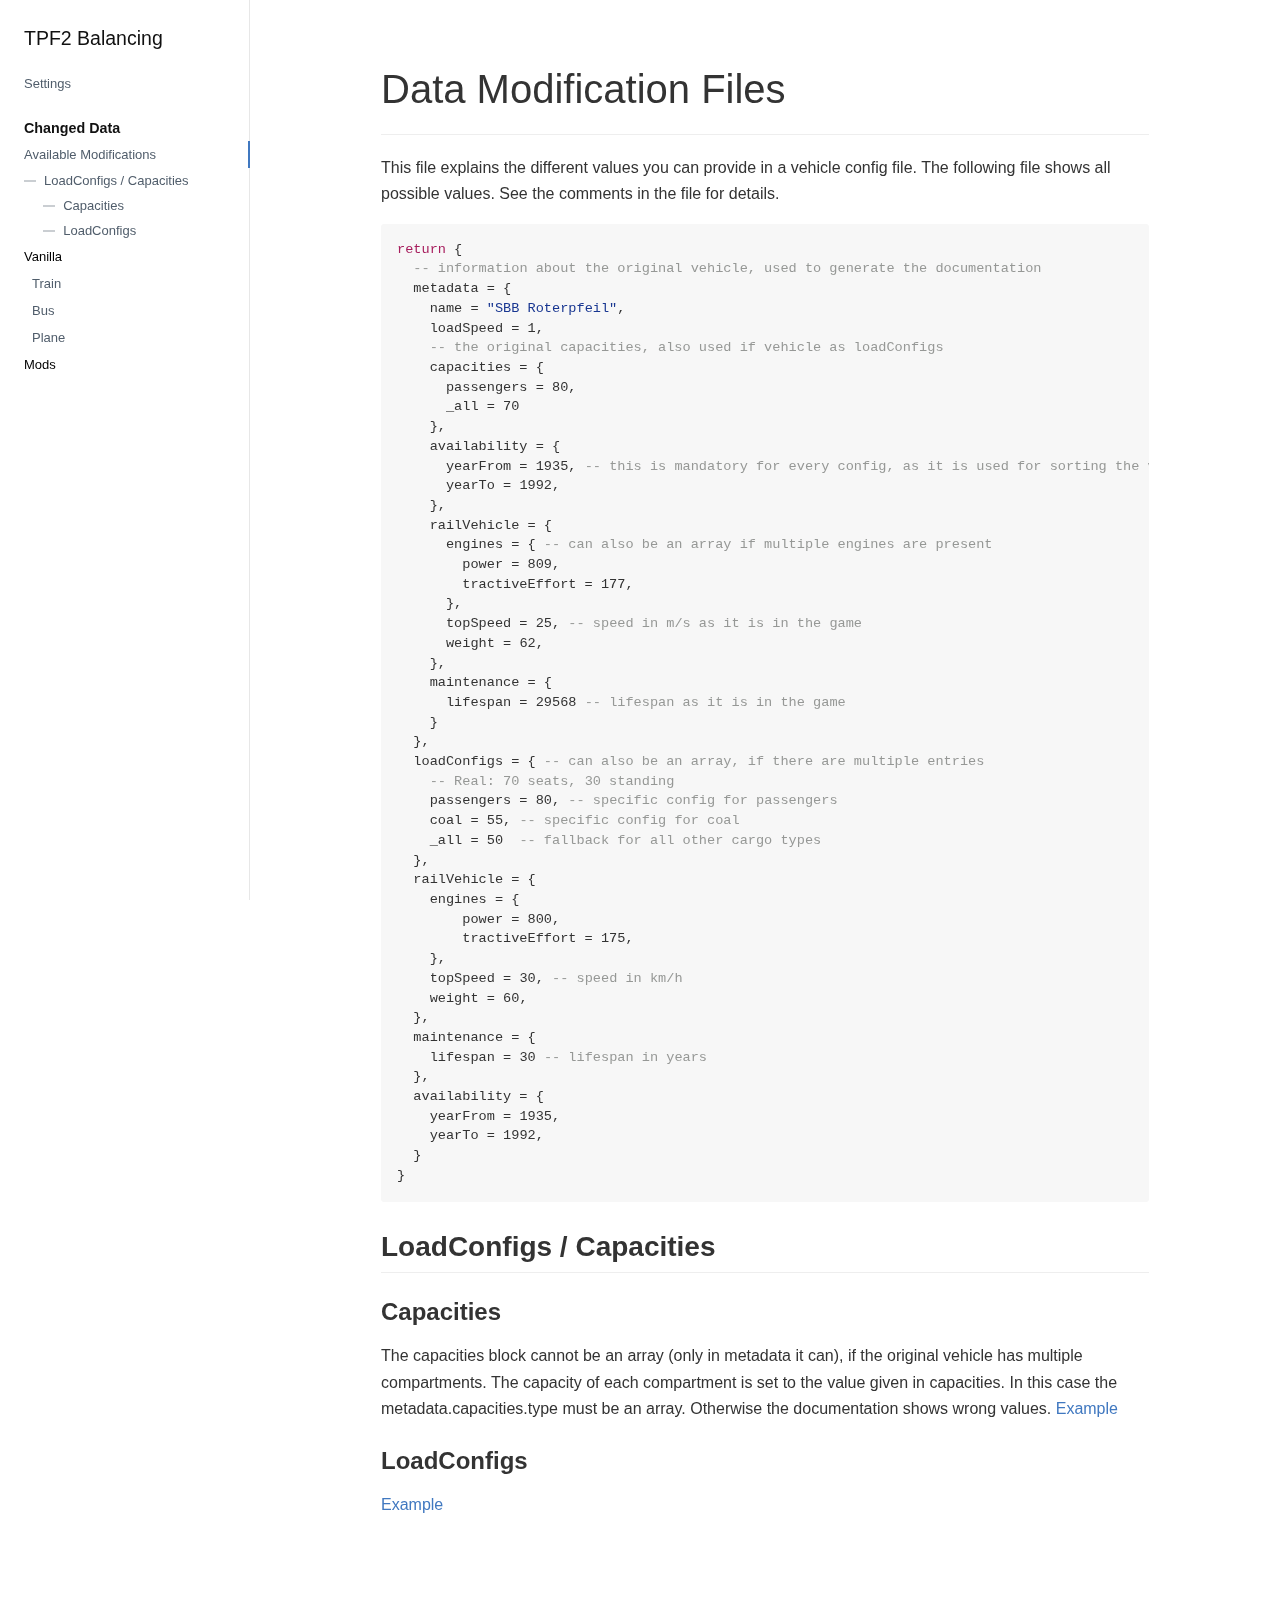
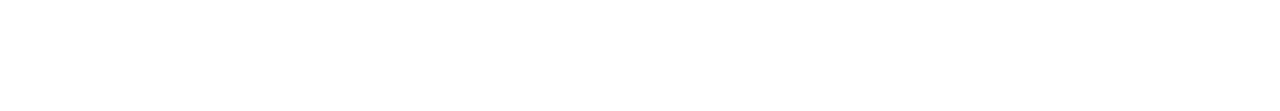
==== commit 5a590e27: "Update" ====
--- a/DataContent.html
+++ b/DataContent.html
@@ -16,6 +16,8 @@
           <li class="menu-item -level-0 -parent">
             <ul class="submenu">
               <li class="menu-item -level-1"><a class="link title  link-index" href="index.html">TPF2 Balancing</a>
+              </li>
+              <li class="menu-item -level-1"><a class="link title  link-settings" href="Settings.html">Settings</a>
               </li>
               <li class="menu-item -level-1 -parent"><span class="title">Changed Data</span>
                 <ul class="submenu">
@@ -118,7 +120,7 @@
 
         </div>
         <div class="footer-nav">
-          <div class="left"><a href="index.html"><span class="title">TPF2 Balancing</span></a></div>
+          <div class="left"><a href="Settings.html"><span class="title">Settings</span></a></div>
           <div class="right"><a href="data/vanilla/train.html"><span class="label">Next: </span><span class="title">Train</span></a></div>
         </div>
       </div>
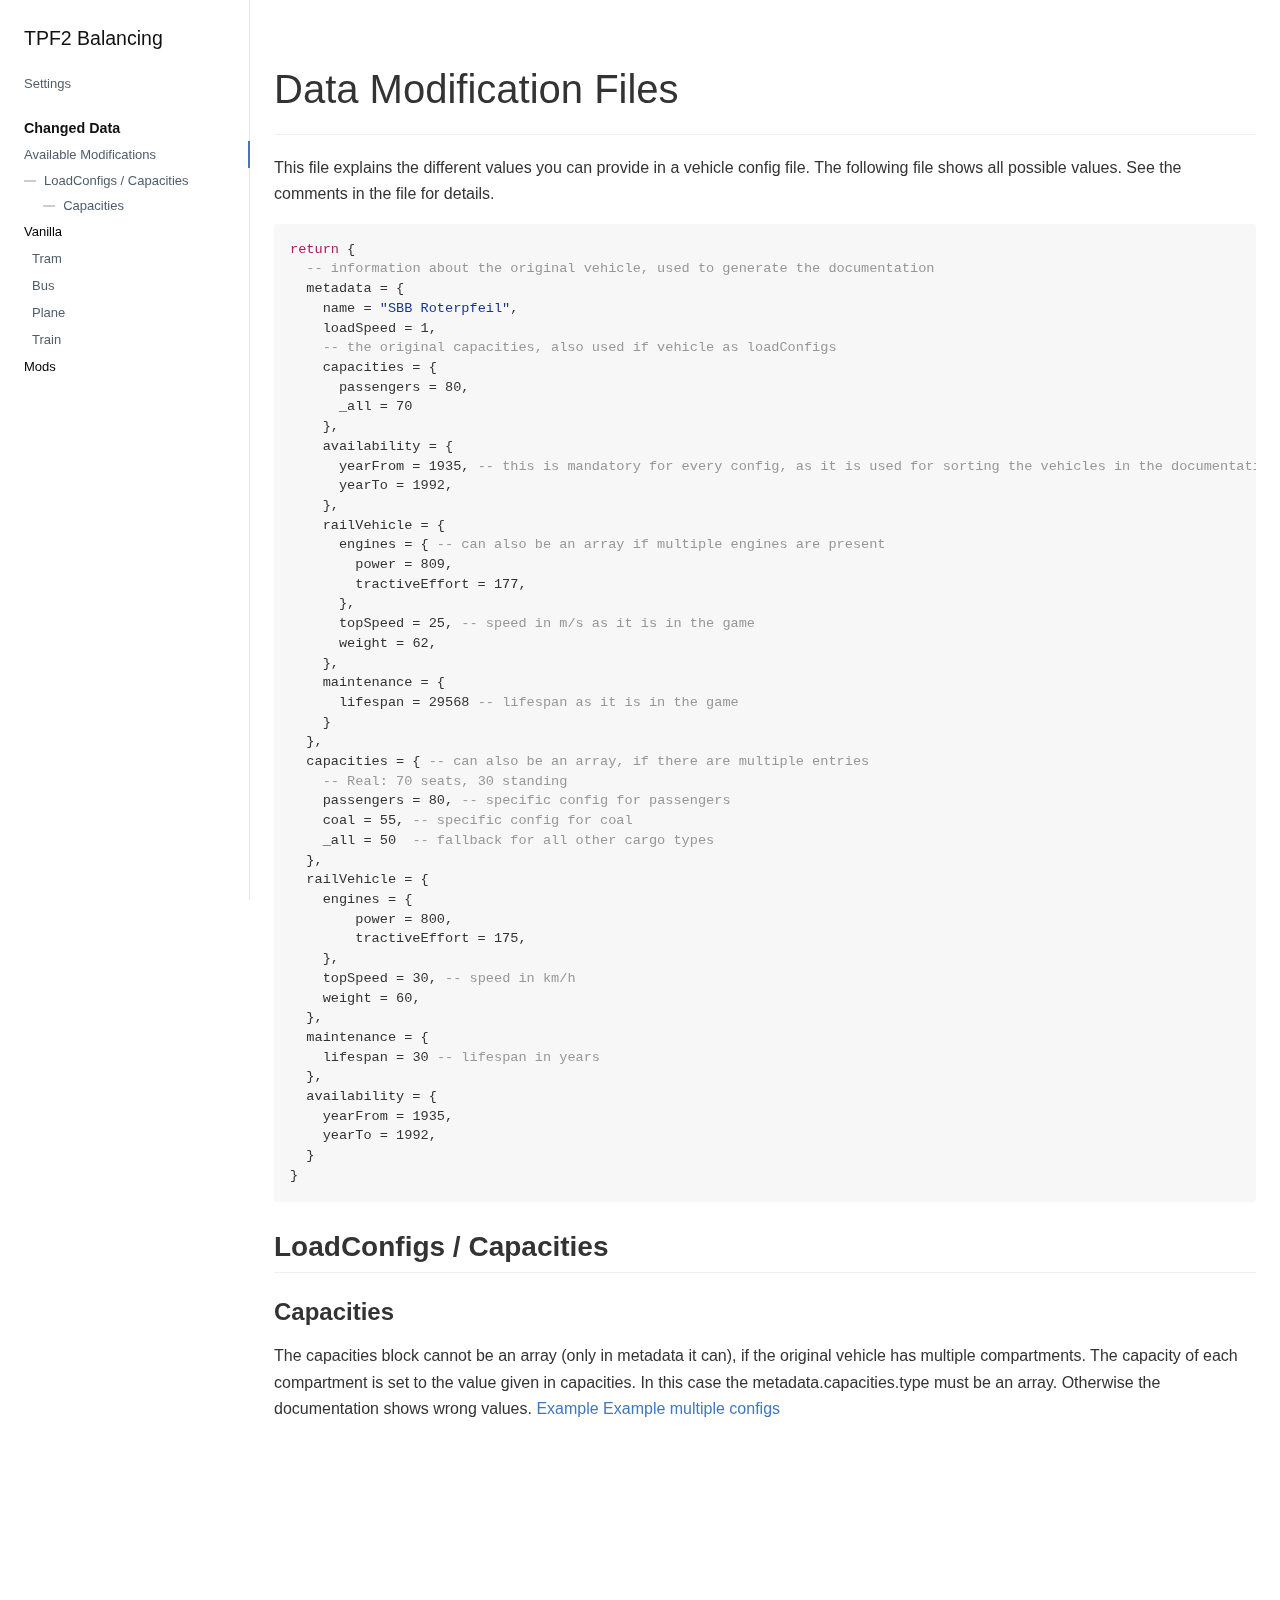
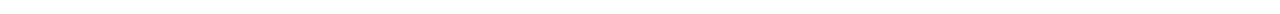
==== commit b90408e1: "Update" ====
--- a/DataContent.html
+++ b/DataContent.html
@@ -3,7 +3,7 @@
   <head>
     <meta charset="utf-8">
     <link rel="stylesheet" href="assets/style.css?t=90051322">
-    <link rel="stylesheet" href="assets/custom.css?t=60a5e5bc">
+    <link rel="stylesheet" href="assets/custom.css?t=de8bcfbc">
     <script src="assets/script.js?t=93f1a66c"></script>
     <title>Available Modifications - TPF2 Balancing</title>
     <meta name="viewport" content="width=device-width">
@@ -27,19 +27,19 @@
                         <ul class="heading-list -depth-2">
                           <li class="heading-item -depth-3"><a class="hlink link-capacities" href="#capacities">Capacities</a>
                           </li>
-                          <li class="heading-item -depth-3"><a class="hlink link-loadconfigs" href="#loadconfigs">LoadConfigs</a>
-                          </li>
                         </ul>
                       </li>
                     </ul>
                   </li>
                   <li class="menu-item -level-2 -parent"><span class="title">Vanilla</span>
                     <ul class="submenu">
-                      <li class="menu-item -level-3"><a class="link title  link-datavanillatrain" href="data/vanilla/train.html">Train</a>
+                      <li class="menu-item -level-3"><a class="link title  link-datavanillatram" href="data/vanilla/tram.html">Tram</a>
                       </li>
                       <li class="menu-item -level-3"><a class="link title  link-datavanillabus" href="data/vanilla/bus.html">Bus</a>
                       </li>
                       <li class="menu-item -level-3"><a class="link title  link-datavanillaplane" href="data/vanilla/plane.html">Plane</a>
+                      </li>
+                      <li class="menu-item -level-3"><a class="link title  link-datavanillatrain" href="data/vanilla/train.html">Train</a>
                       </li>
                     </ul>
                   </li>
@@ -86,7 +86,7 @@
       lifespan = <span class="hljs-number">29568</span> <span class="pl-c">-- lifespan as it is in the game</span>
     }
   },
-  loadConfigs = { <span class="pl-c">-- can also be an array, if there are multiple entries</span>
+  capacities = { <span class="pl-c">-- can also be an array, if there are multiple entries</span>
     <span class="pl-c">-- Real: 70 seats, 30 standing</span>
     passengers = <span class="hljs-number">80</span>, <span class="pl-c">-- specific config for passengers</span>
     coal = <span class="hljs-number">55</span>, <span class="pl-c">-- specific config for coal</span>
@@ -114,14 +114,13 @@
 <p>The capacities block cannot be an array (only in metadata it can), if the original vehicle has multiple compartments.
 The capacity of each compartment is set to the value given in capacities. In this case the metadata.capacities.type must be an array.
 Otherwise the documentation shows wrong values.
-<a href="https://github.com/Grisu118/tpf2-balancing/blob/master/res/scripts/grisu_correctiontorealvalues/data/vanilla/vehicle/plane/bristol_freighter.lua">Example</a></p>
-<h3 id="loadconfigs">LoadConfigs</h3>
-<p><a href="https://github.com/Grisu118/tpf2-balancing/blob/master/res/scripts/grisu_correctiontorealvalues/data/vanilla/vehicle/plane/junkers_ju_52.lua">Example</a></p>
+<a href="https://github.com/Grisu118/tpf2-balancing/blob/master/res/scripts/grisu_correctiontorealvalues/data/vanilla/vehicle/plane/bristol_freighter.lua">Example</a>
+<a href="https://github.com/Grisu118/tpf2-balancing/blob/master/res/scripts/grisu_correctiontorealvalues/data/vanilla/vehicle/plane/junkers_ju_52.lua">Example multiple configs</a></p>
 
         </div>
         <div class="footer-nav">
           <div class="left"><a href="Settings.html"><span class="title">Settings</span></a></div>
-          <div class="right"><a href="data/vanilla/train.html"><span class="label">Next: </span><span class="title">Train</span></a></div>
+          <div class="right"><a href="data/vanilla/tram.html"><span class="label">Next: </span><span class="title">Tram</span></a></div>
         </div>
       </div>
     </div>
--- a/assets/custom.css
+++ b/assets/custom.css
@@ -1,3 +1,7 @@
 .capitalize {
   text-transform: capitalize;
+}
+
+.markdown-body {
+  max-width: 1024px;
 }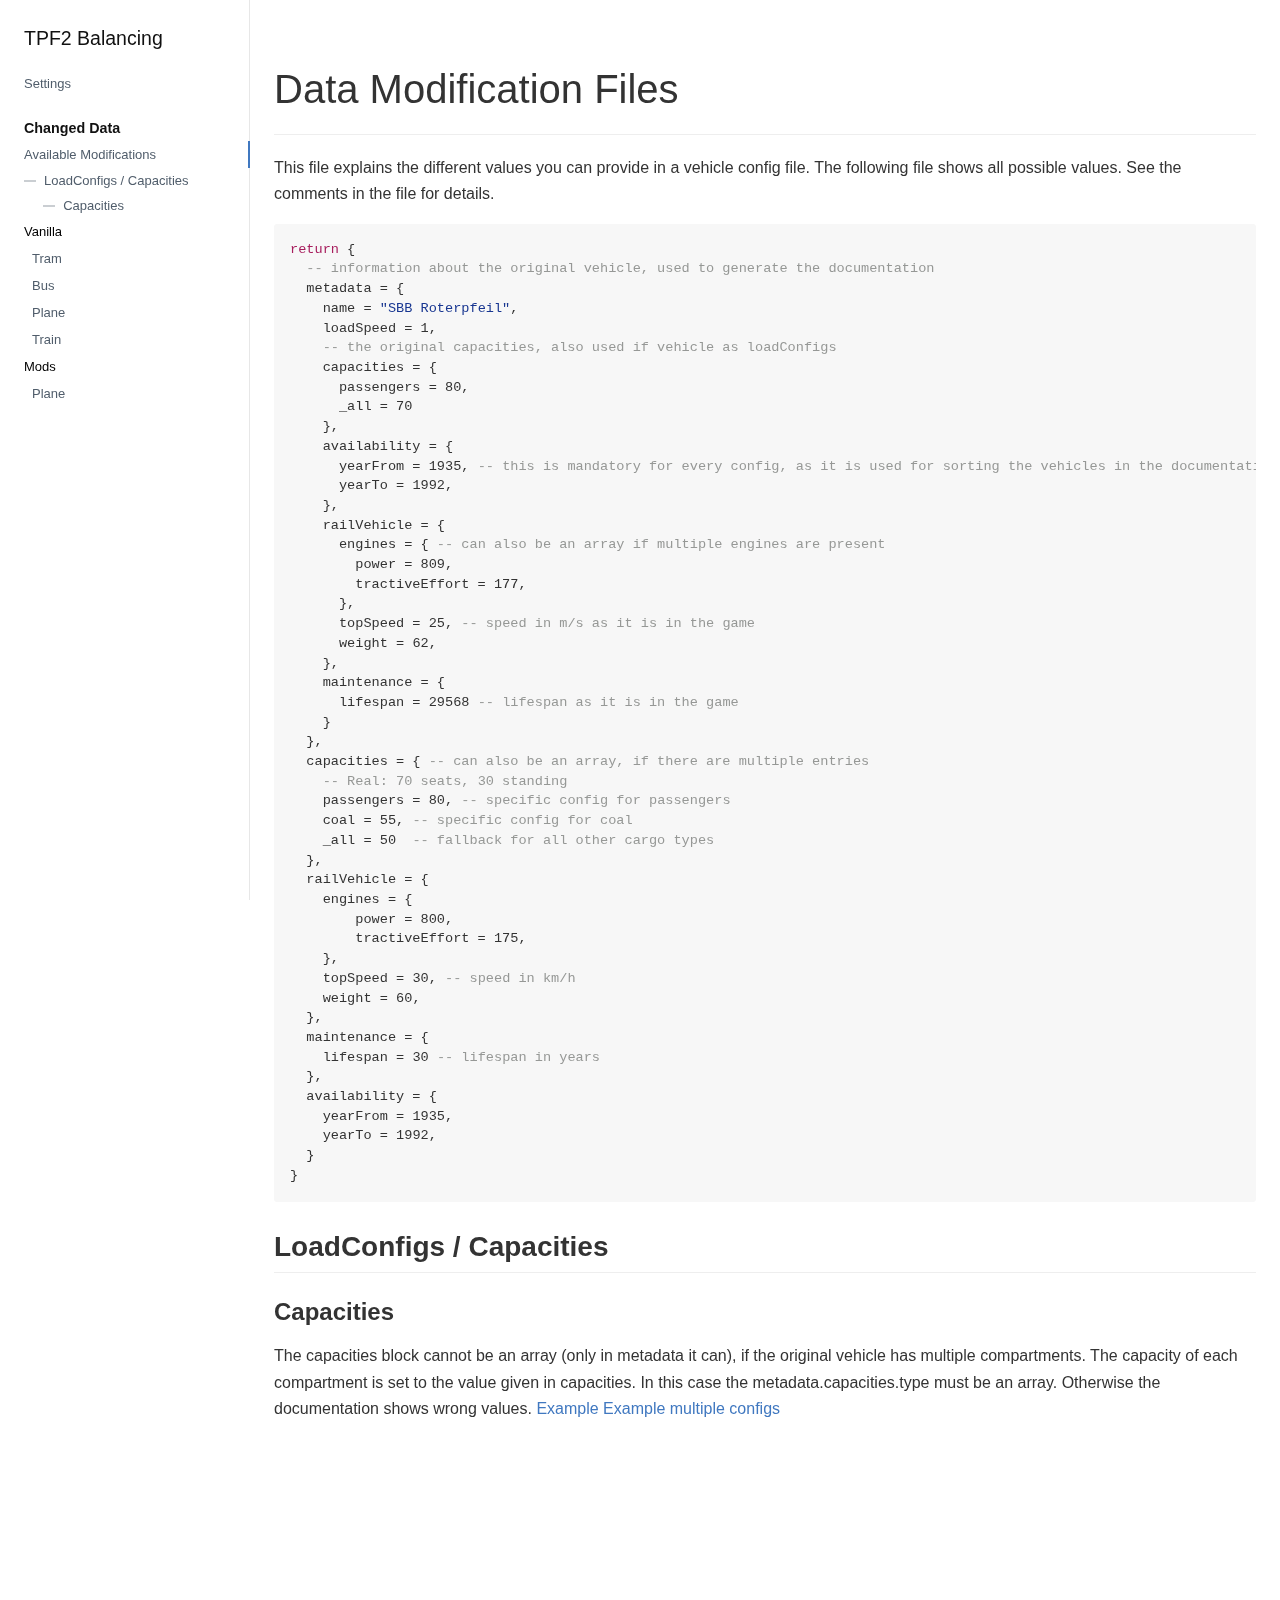
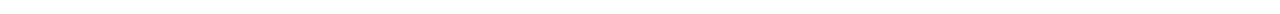
==== commit 7557bc02: "Update" ====
--- a/DataContent.html
+++ b/DataContent.html
@@ -43,7 +43,11 @@
                       </li>
                     </ul>
                   </li>
-                  <li class="menu-item -level-2"><span class="title">Mods</span>
+                  <li class="menu-item -level-2 -parent"><span class="title">Mods</span>
+                    <ul class="submenu">
+                      <li class="menu-item -level-3"><a class="link title  link-datamodsplane" href="data/mods/plane.html">Plane</a>
+                      </li>
+                    </ul>
                   </li>
                 </ul>
               </li>
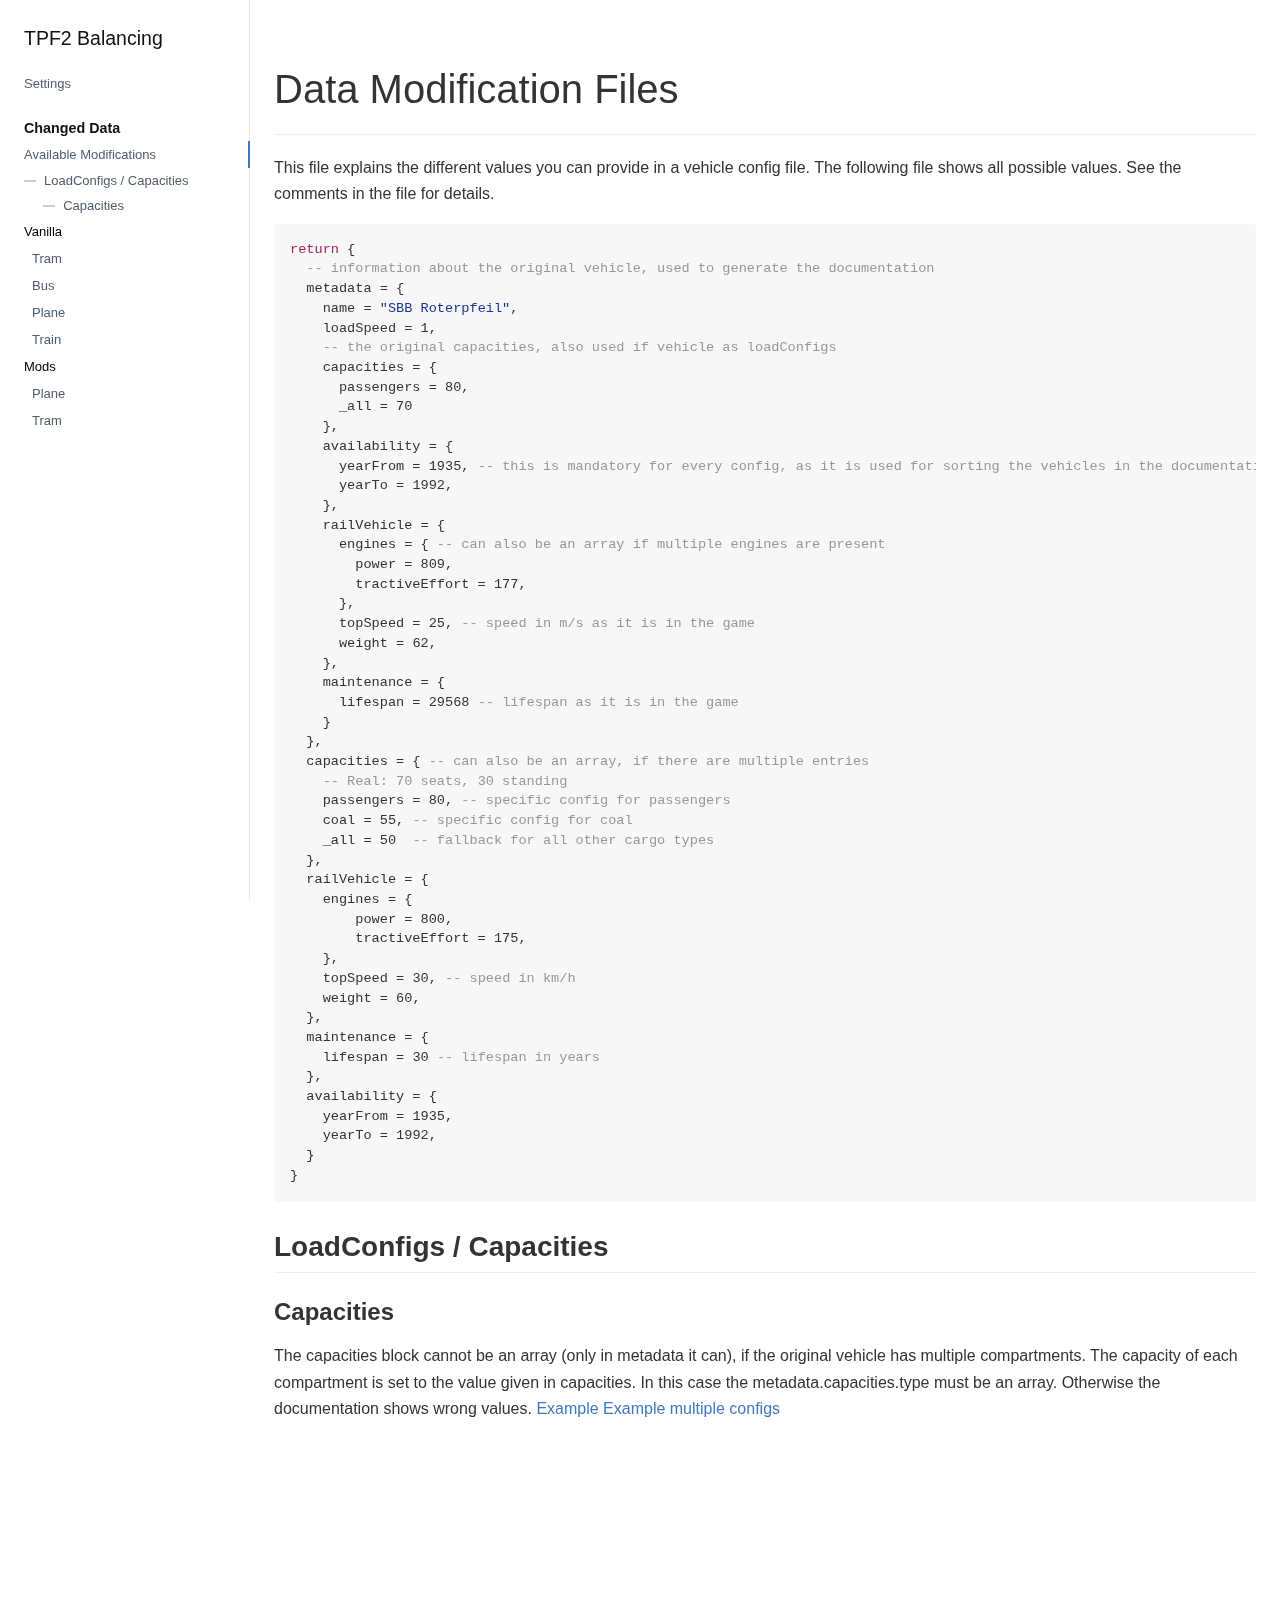
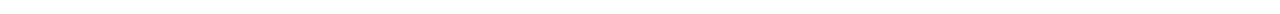
==== commit cc003200: "Update" ====
--- a/DataContent.html
+++ b/DataContent.html
@@ -46,6 +46,8 @@
                   <li class="menu-item -level-2 -parent"><span class="title">Mods</span>
                     <ul class="submenu">
                       <li class="menu-item -level-3"><a class="link title  link-datamodsplane" href="data/mods/plane.html">Plane</a>
+                      </li>
+                      <li class="menu-item -level-3"><a class="link title  link-datamodstram" href="data/mods/tram.html">Tram</a>
                       </li>
                     </ul>
                   </li>
